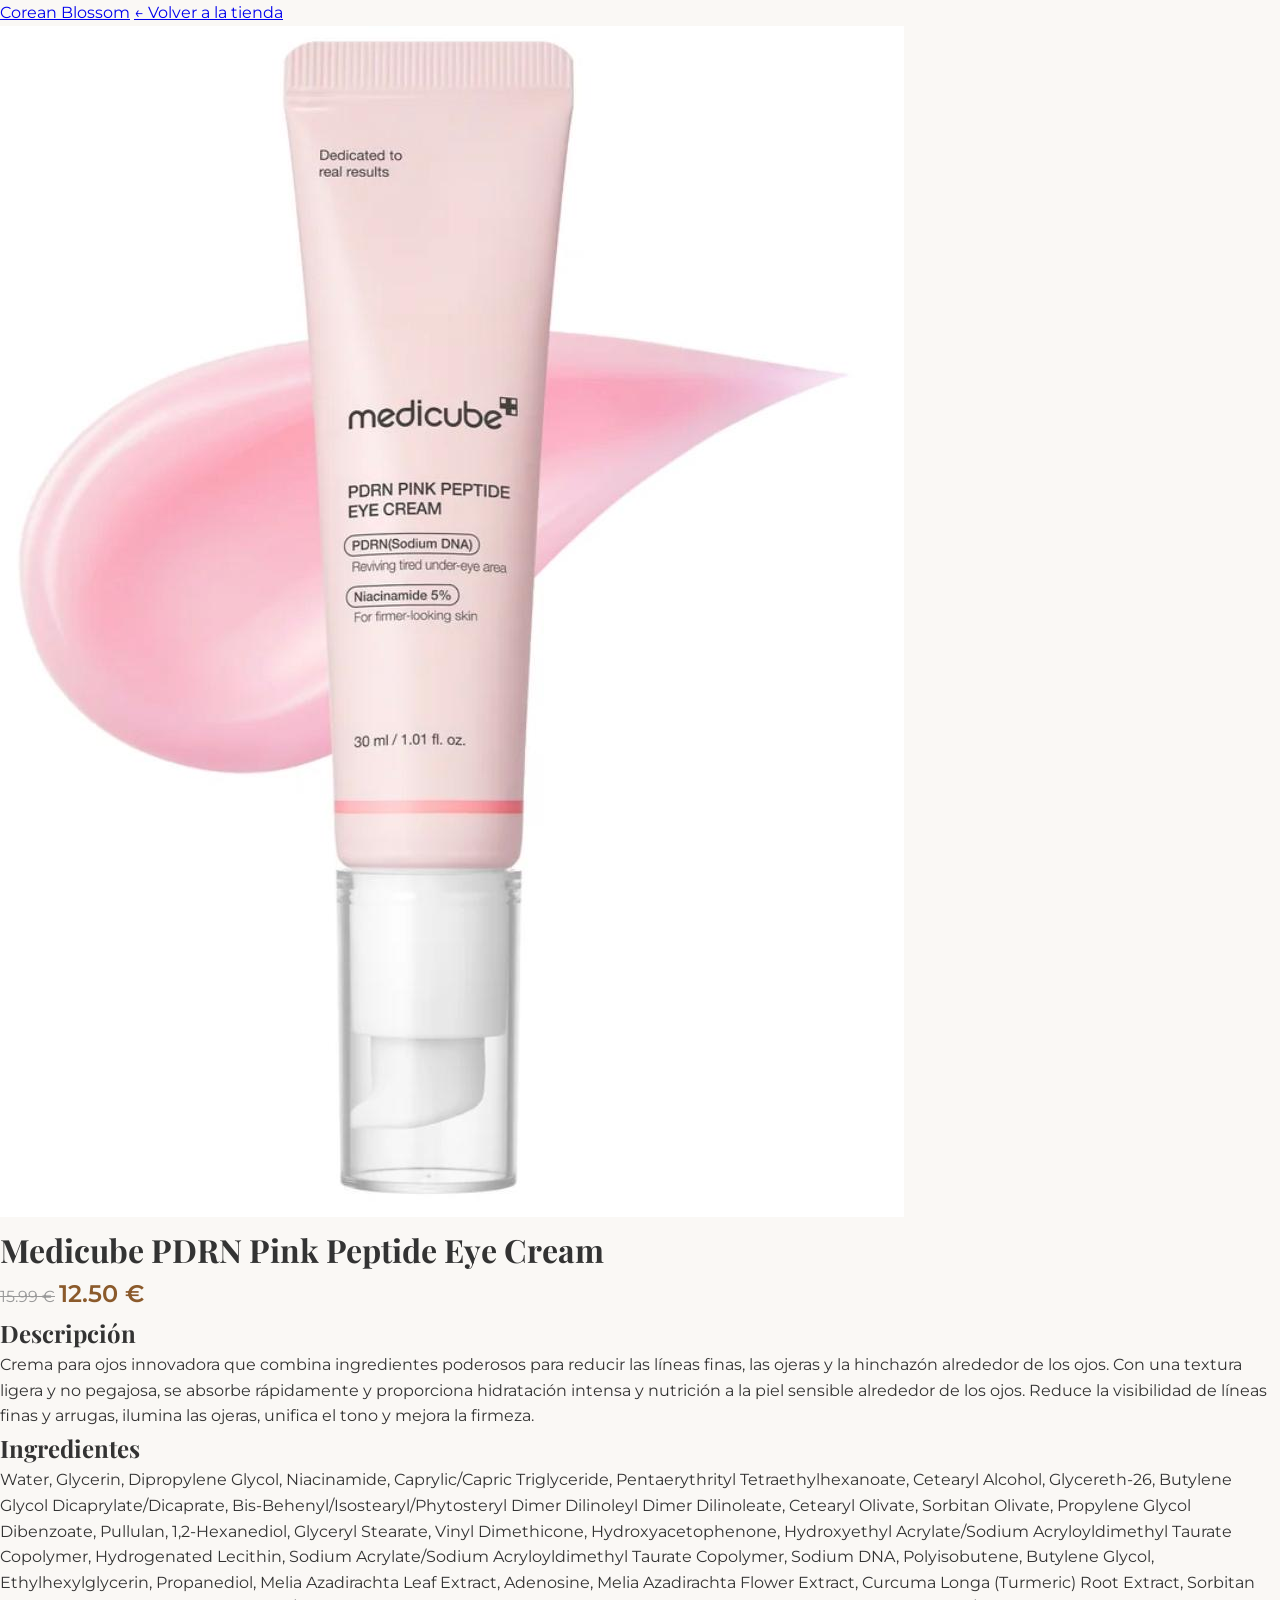
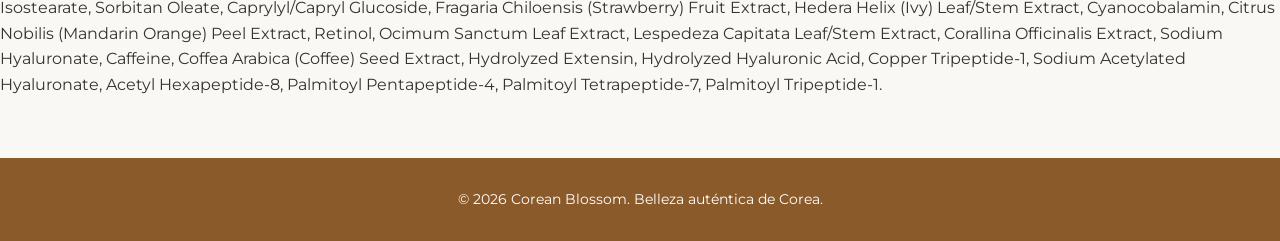
==== product-1.html @ 01efb135 "Create product-1.html for Medicube PDRN Eye Cream Added a new product detail page for Medicube PDRN " ====
<!DOCTYPE html>
<html lang="es">
<head>
    <meta charset="UTF-8">
    <meta name="viewport" content="width=device-width, initial-scale=1.0">
    <title>Medicube PDRN Eye Cream | Corean Blossom</title>
    <link rel="stylesheet" href="style.css">
    <link href="https://fonts.googleapis.com/css2?family=Montserrat:wght@300;400;600&family=Playfair+Display:ital,wght@0,600;1,400&display=swap" rel="stylesheet">
</head>
<body>

    <!-- Cabecera Simple -->
    <header class="simple-header">
        <a href="index.html" class="logo">Corean Blossom</a>
        <a href="index.html" class="btn-back">← Volver a la tienda</a>
    </header>

    <!-- Detalle del Producto -->
    <main class="product-detail-container">
        <div class="detail-image">
            <img src="images/medicube-eye.jpg" alt="Medicube PDRN Pink Peptide Eye Cream">
        </div>
        
        <div class="detail-info">
            <h1>Medicube PDRN Pink Peptide Eye Cream</h1>
            <div class="detail-price">
                <span class="old-price">15.99 €</span>
                <span class="new-price">12.50 €</span>
            </div>
            
            <h2>Descripción</h2>
            <p>Crema para ojos innovadora que combina ingredientes poderosos para reducir las líneas finas, las ojeras y la hinchazón alrededor de los ojos. Con una textura ligera y no pegajosa, se absorbe rápidamente y proporciona hidratación intensa y nutrición a la piel sensible alrededor de los ojos. Reduce la visibilidad de líneas finas y arrugas, ilumina las ojeras, unifica el tono y mejora la firmeza.</p>
            
            <h2>Ingredientes</h2>
            <p class="ingredients-text">Water, Glycerin, Dipropylene Glycol, Niacinamide, Caprylic/Capric Triglyceride, Pentaerythrityl Tetraethylhexanoate, Cetearyl Alcohol, Glycereth-26, Butylene Glycol Dicaprylate/Dicaprate, Bis-Behenyl/Isostearyl/Phytosteryl Dimer Dilinoleyl Dimer Dilinoleate, Cetearyl Olivate, Sorbitan Olivate, Propylene Glycol Dibenzoate, Pullulan, 1,2-Hexanediol, Glyceryl Stearate, Vinyl Dimethicone, Hydroxyacetophenone, Hydroxyethyl Acrylate/Sodium Acryloyldimethyl Taurate Copolymer, Hydrogenated Lecithin, Sodium Acrylate/Sodium Acryloyldimethyl Taurate Copolymer, Sodium DNA, Polyisobutene, Butylene Glycol, Ethylhexylglycerin, Propanediol, Melia Azadirachta Leaf Extract, Adenosine, Melia Azadirachta Flower Extract, Curcuma Longa (Turmeric) Root Extract, Sorbitan Isostearate, Sorbitan Oleate, Caprylyl/Capryl Glucoside, Fragaria Chiloensis (Strawberry) Fruit Extract, Hedera Helix (Ivy) Leaf/Stem Extract, Cyanocobalamin, Citrus Nobilis (Mandarin Orange) Peel Extract, Retinol, Ocimum Sanctum Leaf Extract, Lespedeza Capitata Leaf/Stem Extract, Corallina Officinalis Extract, Sodium Hyaluronate, Caffeine, Coffea Arabica (Coffee) Seed Extract, Hydrolyzed Extensin, Hydrolyzed Hyaluronic Acid, Copper Tripeptide-1, Sodium Acetylated Hyaluronate, Acetyl Hexapeptide-8, Palmitoyl Pentapeptide-4, Palmitoyl Tetrapeptide-7, Palmitoyl Tripeptide-1.</p>
        </div>
    </main>

    <footer>
        <p>&copy; 2026 Corean Blossom. Belleza auténtica de Corea.</p>
    </footer>

</body>
</html>
---- style.css ----
/* --- Variables de Color --- */
:root {
    --bg-color: #faf8f5;
    --wood-color: #8b5a2b;
    --cherry-blossom: #ffb7c5;
    --cherry-dark: #e89ca8;
    --text-main: #333333;
    --text-light: #666666;
    --white: #ffffff;
}

/* --- Reset y Base --- */
* { margin: 0; padding: 0; box-sizing: border-box; }
body { font-family: 'Montserrat', sans-serif; background-color: var(--bg-color); color: var(--text-main); line-height: 1.6; }
h1, h2, h3 { font-family: 'Playfair Display', serif; }

/* --- Hero --- */
.hero {
    background: linear-gradient(135deg, rgba(250, 248, 245, 0.9) 0%, rgba(255, 183, 197, 0.4) 100%), url('https://images.unsplash.com/photo-1522383225653-ed111181a951?ixlib=rb-4.0.3&auto=format&fit=crop&w=1920&q=80') center/cover;
    height: 60vh; display: flex; align-items: center; justify-content: center; text-align: center; padding: 20px; border-bottom: 4px solid var(--wood-color);
}
.hero-content { background-color: rgba(255, 255, 255, 0.85); padding: 40px; border-radius: 10px; box-shadow: 0 10px 30px rgba(0,0,0,0.05); max-width: 700px; }
.hero h1 { font-size: 3.5rem; color: var(--wood-color); margin-bottom: 10px; }
.hero p { font-size: 1.1rem; color: var(--text-light); margin-bottom: 25px; }
.btn-primary { display: inline-block; background-color: var(--cherry-blossom); color: var(--text-main); padding: 12px 30px; text-decoration: none; border-radius: 30px; font-weight: 600; transition: all 0.3s ease; }
.btn-primary:hover { background-color: var(--cherry-dark); transform: translateY(-3px); }

/* --- Contenedor y Grid --- */
.container { max-width: 1200px; margin: 60px auto; padding: 0 20px; }
.section-title { text-align: center; font-size: 2.5rem; color: var(--wood-color); margin-bottom: 50px; }
.product-grid { display: grid; grid-template-columns: repeat(auto-fit, minmax(300px, 1fr)); gap: 40px; }

/* --- Tarjetas --- */
.product-card { background-color: var(--white); border-radius: 15px; overflow: hidden; box-shadow: 0 5px 15px rgba(0,0,0,0.05); transition: transform 0.3s ease, box-shadow 0.3s ease; border-bottom: 4px solid var(--cherry-blossom); display: flex; flex-direction: column; }
.product-card:hover { transform: translateY(-10px); box-shadow: 0 15px 30px rgba(139, 90, 43, 0.15); }
.image-container { height: 300px; padding: 20px; display: flex; align-items: center; justify-content: center; background-color: #fff; }
.image-container img { max-height: 100%; max-width: 100%; object-fit: contain; transition: transform 0.4s ease; }
.product-card:hover .image-container img { transform: scale(1.08); }
.product-info { padding: 25px; flex-grow: 1; display: flex; flex-direction: column; }
.product-info h3 { font-size: 1.3rem; color: var(--text-main); margin-bottom: 10px; line-height: 1.3; }
.description { font-size: 0.9rem; color: var(--text-light); margin-bottom: 20px; flex-grow: 1; }
.price-container { display: flex; align-items: center; gap: 15px; margin-bottom: 20px; }
.old-price { text-decoration: line-through; color: #999; font-size: 1rem; }
.new-price { font-size: 1.5rem; font-weight: 600; color: var(--wood-color); }
.btn-buy { width: 100%; background-color: var(--text-main); color: var(--white); border: none; padding: 12px; font-family: 'Montserrat', sans-serif; font-weight: 600; border-radius: 8px; cursor: pointer; transition: background-color 0.3s ease; }
.btn-buy:hover { background-color: var(--wood-color); }

/* --- Estilos del Modal (Pop-up) --- */
.modal {
    display: none; /* Oculto por defecto */
    position: fixed;
    z-index: 1000;
    left: 0;
    top: 0;
    width: 100%;
    height: 100%;
    background-color: rgba(0, 0, 0, 0.6); /* Fondo oscuro semitransparente */
    backdrop-filter: blur(5px); /* Efecto borroso moderno */
    align-items: center;
    justify-content: center;
    padding: 20px;
}

.modal-content {
    background-color: var(--white);
    border-radius: 15px;
    width: 100%;
    max-width: 900px;
    max-height: 90vh;
    overflow-y: auto; /* Permite scroll si los ingredientes son muy largos */
    position: relative;
    box-shadow: 0 20px 50px rgba(0,0,0,0.3);
    animation: fadeIn 0.4s ease;
}

@keyframes fadeIn {
    from { opacity: 0; transform: translateY(-20px); }
    to { opacity: 1; transform: translateY(0); }
}

.close-btn {
    position: sticky;
    top: 15px;
    float: right;
    margin-right: 20px;
    font-size: 2rem;
    color: var(--wood-color);
    cursor: pointer;
    z-index: 10;
    background: white;
    border-radius: 50%;
    width: 40px;
    height: 40px;
    display: flex;
    align-items: center;
    justify-content: center;
    box-shadow: 0 2px 10px rgba(0,0,0,0.1);
    transition: 0.3s;
}

.close-btn:hover { color: var(--cherry-dark); transform: scale(1.1); }

.modal-body {
    padding: 40px;
    display: flex;
    gap: 30px;
    align-items: flex-start;
}

.modal-img {
    width: 40%;
    max-width: 300px;
    object-fit: contain;
    border-radius: 10px;
    background-color: #faf8f5;
    padding: 10px;
}

.modal-text {
    width: 60%;
}

.modal-text h2 {
    color: var(--wood-color);
    font-size: 2rem;
    margin-bottom: 15px;
    border-bottom: 2px solid var(--cherry-blossom);
    padding-bottom: 10px;
}

.modal-text p {
    margin-bottom: 15px;
    font-size: 0.95rem;
}

.ingredients {
    font-size: 0.8rem !important;
    color: var(--text-light);
    background-color: var(--bg-color);
    padding: 15px;
    border-radius: 8px;
    border-left: 4px solid var(--cherry-blossom);
}

.modal-price {
    font-size: 1.8rem;
    font-weight: 600;
    color: var(--wood-color);
    margin-top: 20px;
    text-align: right;
}

/* --- Footer --- */
footer { text-align: center; padding: 30px; background-color: var(--wood-color); color: var(--white); margin-top: 60px; font-size: 0.9rem; }

/* --- Responsive --- */
@media (max-width: 768px) {
    .hero h1 { font-size: 2.5rem; }
    .section-title { font-size: 2rem; }
    .modal-body { flex-direction: column; align-items: center; padding: 20px; }
    .modal-img { width: 80%; max-width: 200px; }
    .modal-text { width: 100%; }
    .modal-text h2 { font-size: 1.5rem; }
    .close-btn { top: 10px; right: 10px; margin-right: 0; }
}
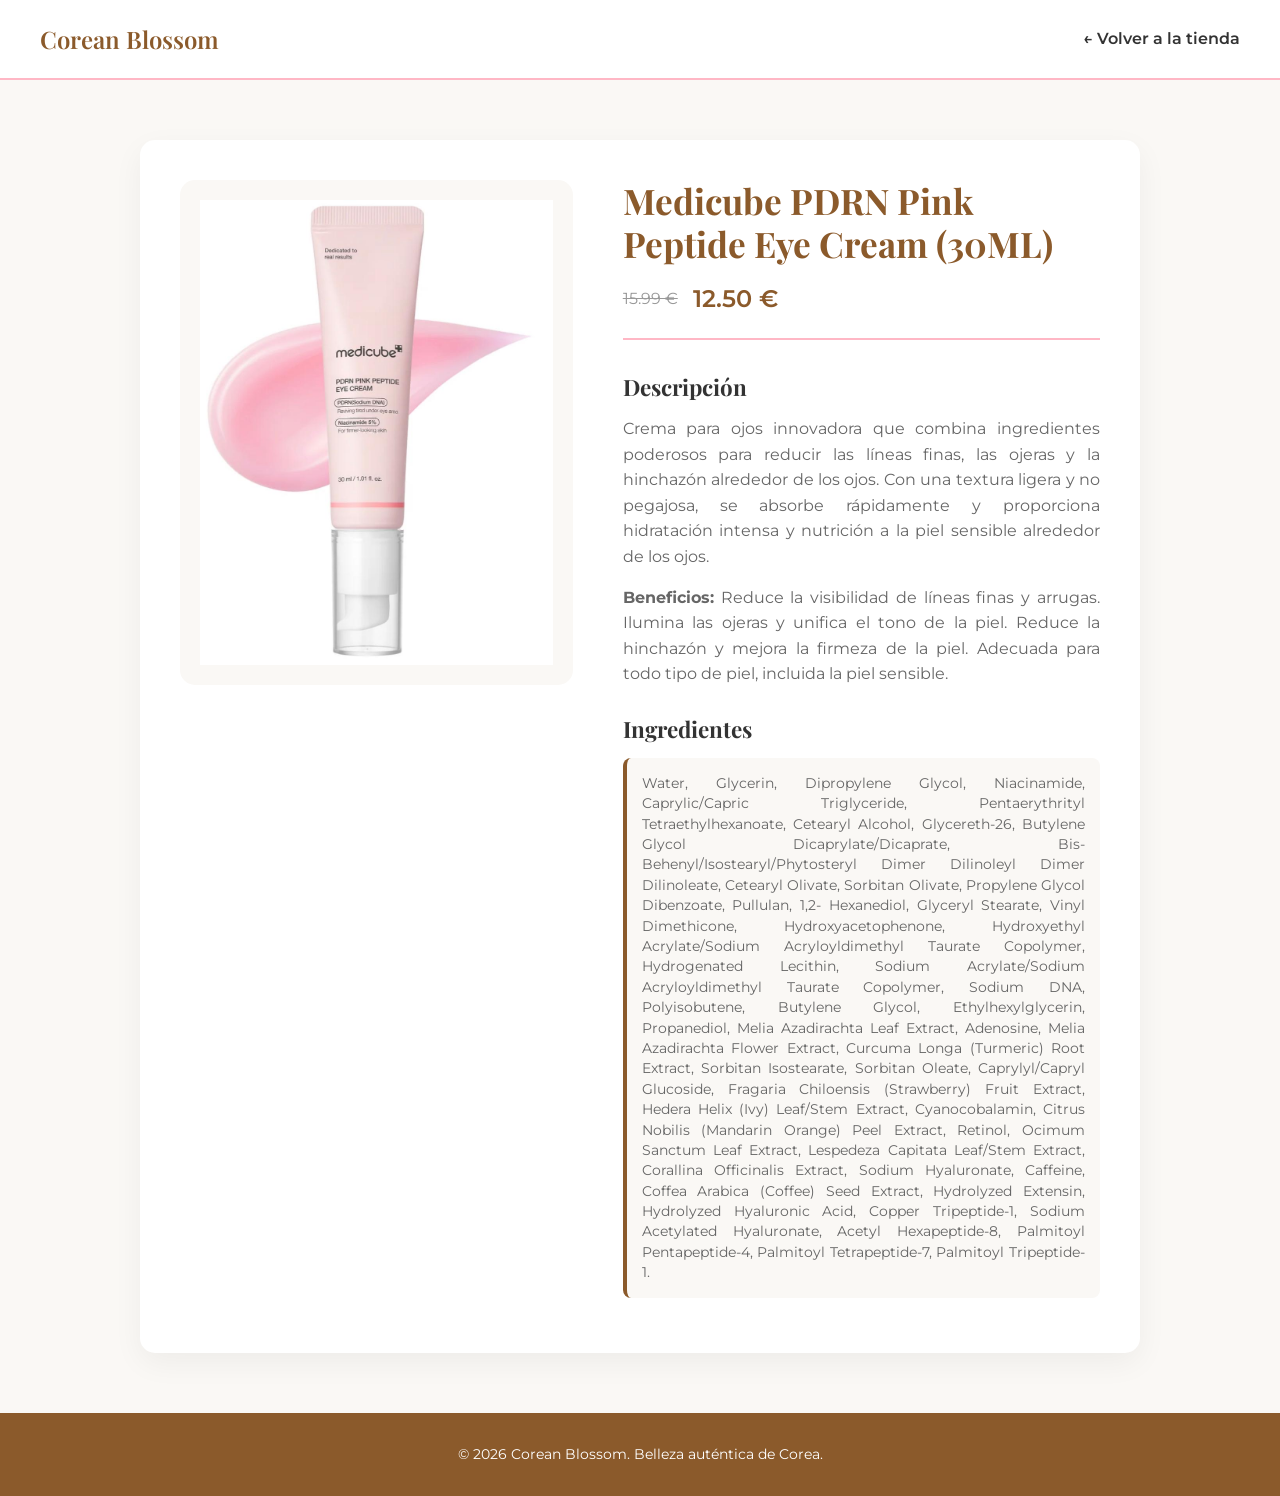
==== commit 9e0fa015: "Update product title and description in HTML" ====
--- a/product-1.html
+++ b/product-1.html
@@ -3,42 +3,33 @@
 <head>
     <meta charset="UTF-8">
     <meta name="viewport" content="width=device-width, initial-scale=1.0">
-    <title>Medicube PDRN Eye Cream | Corean Blossom</title>
+    <title>Medicube PDRN Pink Peptide Eye Cream | Corean Blossom</title>
     <link rel="stylesheet" href="style.css">
     <link href="https://fonts.googleapis.com/css2?family=Montserrat:wght@300;400;600&family=Playfair+Display:ital,wght@0,600;1,400&display=swap" rel="stylesheet">
 </head>
 <body>
-
-    <!-- Cabecera Simple -->
     <header class="simple-header">
         <a href="index.html" class="logo">Corean Blossom</a>
         <a href="index.html" class="btn-back">← Volver a la tienda</a>
     </header>
-
-    <!-- Detalle del Producto -->
     <main class="product-detail-container">
         <div class="detail-image">
             <img src="images/medicube-eye.jpg" alt="Medicube PDRN Pink Peptide Eye Cream">
         </div>
-        
         <div class="detail-info">
-            <h1>Medicube PDRN Pink Peptide Eye Cream</h1>
+            <h1>Medicube PDRN Pink Peptide Eye Cream (30ML)</h1>
             <div class="detail-price">
                 <span class="old-price">15.99 €</span>
                 <span class="new-price">12.50 €</span>
             </div>
-            
             <h2>Descripción</h2>
-            <p>Crema para ojos innovadora que combina ingredientes poderosos para reducir las líneas finas, las ojeras y la hinchazón alrededor de los ojos. Con una textura ligera y no pegajosa, se absorbe rápidamente y proporciona hidratación intensa y nutrición a la piel sensible alrededor de los ojos. Reduce la visibilidad de líneas finas y arrugas, ilumina las ojeras, unifica el tono y mejora la firmeza.</p>
+            <p>Crema para ojos innovadora que combina ingredientes poderosos para reducir las líneas finas, las ojeras y la hinchazón alrededor de los ojos. Con una textura ligera y no pegajosa, se absorbe rápidamente y proporciona hidratación intensa y nutrición a la piel sensible alrededor de los ojos.</p>
+            <p><strong>Beneficios:</strong> Reduce la visibilidad de líneas finas y arrugas. Ilumina las ojeras y unifica el tono de la piel. Reduce la hinchazón y mejora la firmeza de la piel. Adecuada para todo tipo de piel, incluida la piel sensible.</p>
             
             <h2>Ingredientes</h2>
-            <p class="ingredients-text">Water, Glycerin, Dipropylene Glycol, Niacinamide, Caprylic/Capric Triglyceride, Pentaerythrityl Tetraethylhexanoate, Cetearyl Alcohol, Glycereth-26, Butylene Glycol Dicaprylate/Dicaprate, Bis-Behenyl/Isostearyl/Phytosteryl Dimer Dilinoleyl Dimer Dilinoleate, Cetearyl Olivate, Sorbitan Olivate, Propylene Glycol Dibenzoate, Pullulan, 1,2-Hexanediol, Glyceryl Stearate, Vinyl Dimethicone, Hydroxyacetophenone, Hydroxyethyl Acrylate/Sodium Acryloyldimethyl Taurate Copolymer, Hydrogenated Lecithin, Sodium Acrylate/Sodium Acryloyldimethyl Taurate Copolymer, Sodium DNA, Polyisobutene, Butylene Glycol, Ethylhexylglycerin, Propanediol, Melia Azadirachta Leaf Extract, Adenosine, Melia Azadirachta Flower Extract, Curcuma Longa (Turmeric) Root Extract, Sorbitan Isostearate, Sorbitan Oleate, Caprylyl/Capryl Glucoside, Fragaria Chiloensis (Strawberry) Fruit Extract, Hedera Helix (Ivy) Leaf/Stem Extract, Cyanocobalamin, Citrus Nobilis (Mandarin Orange) Peel Extract, Retinol, Ocimum Sanctum Leaf Extract, Lespedeza Capitata Leaf/Stem Extract, Corallina Officinalis Extract, Sodium Hyaluronate, Caffeine, Coffea Arabica (Coffee) Seed Extract, Hydrolyzed Extensin, Hydrolyzed Hyaluronic Acid, Copper Tripeptide-1, Sodium Acetylated Hyaluronate, Acetyl Hexapeptide-8, Palmitoyl Pentapeptide-4, Palmitoyl Tetrapeptide-7, Palmitoyl Tripeptide-1.</p>
+            <p class="ingredients-text">Water, Glycerin, Dipropylene Glycol, Niacinamide, Caprylic/Capric Triglyceride, Pentaerythrityl Tetraethylhexanoate, Cetearyl Alcohol, Glycereth-26, Butylene Glycol Dicaprylate/Dicaprate, Bis-Behenyl/Isostearyl/Phytosteryl Dimer Dilinoleyl Dimer Dilinoleate, Cetearyl Olivate, Sorbitan Olivate, Propylene Glycol Dibenzoate, Pullulan, 1,2- Hexanediol, Glyceryl Stearate, Vinyl Dimethicone, Hydroxyacetophenone, Hydroxyethyl Acrylate/Sodium Acryloyldimethyl Taurate Copolymer, Hydrogenated Lecithin, Sodium Acrylate/Sodium Acryloyldimethyl Taurate Copolymer, Sodium DNA, Polyisobutene, Butylene Glycol, Ethylhexylglycerin, Propanediol, Melia Azadirachta Leaf Extract, Adenosine, Melia Azadirachta Flower Extract, Curcuma Longa (Turmeric) Root Extract, Sorbitan Isostearate, Sorbitan Oleate, Caprylyl/Capryl Glucoside, Fragaria Chiloensis (Strawberry) Fruit Extract, Hedera Helix (Ivy) Leaf/Stem Extract, Cyanocobalamin, Citrus Nobilis (Mandarin Orange) Peel Extract, Retinol, Ocimum Sanctum Leaf Extract, Lespedeza Capitata Leaf/Stem Extract, Corallina Officinalis Extract, Sodium Hyaluronate, Caffeine, Coffea Arabica (Coffee) Seed Extract, Hydrolyzed Extensin, Hydrolyzed Hyaluronic Acid, Copper Tripeptide-1, Sodium Acetylated Hyaluronate, Acetyl Hexapeptide-8, Palmitoyl Pentapeptide-4, Palmitoyl Tetrapeptide-7, Palmitoyl Tripeptide-1.</p>
         </div>
     </main>
-
-    <footer>
-        <p>&copy; 2026 Corean Blossom. Belleza auténtica de Corea.</p>
-    </footer>
-
+    <footer><p>&copy; 2026 Corean Blossom. Belleza auténtica de Corea.</p></footer>
 </body>
 </html>
--- a/style.css
+++ b/style.css
@@ -14,7 +14,7 @@
 body { font-family: 'Montserrat', sans-serif; background-color: var(--bg-color); color: var(--text-main); line-height: 1.6; }
 h1, h2, h3 { font-family: 'Playfair Display', serif; }
 
-/* --- Hero --- */
+/* --- Hero (Página Principal) --- */
 .hero {
     background: linear-gradient(135deg, rgba(250, 248, 245, 0.9) 0%, rgba(255, 183, 197, 0.4) 100%), url('https://images.unsplash.com/photo-1522383225653-ed111181a951?ixlib=rb-4.0.3&auto=format&fit=crop&w=1920&q=80') center/cover;
     height: 60vh; display: flex; align-items: center; justify-content: center; text-align: center; padding: 20px; border-bottom: 4px solid var(--wood-color);
@@ -25,12 +25,11 @@
 .btn-primary { display: inline-block; background-color: var(--cherry-blossom); color: var(--text-main); padding: 12px 30px; text-decoration: none; border-radius: 30px; font-weight: 600; transition: all 0.3s ease; }
 .btn-primary:hover { background-color: var(--cherry-dark); transform: translateY(-3px); }
 
-/* --- Contenedor y Grid --- */
+/* --- Grid de Productos (Página Principal) --- */
 .container { max-width: 1200px; margin: 60px auto; padding: 0 20px; }
 .section-title { text-align: center; font-size: 2.5rem; color: var(--wood-color); margin-bottom: 50px; }
 .product-grid { display: grid; grid-template-columns: repeat(auto-fit, minmax(300px, 1fr)); gap: 40px; }
 
-/* --- Tarjetas --- */
 .product-card { background-color: var(--white); border-radius: 15px; overflow: hidden; box-shadow: 0 5px 15px rgba(0,0,0,0.05); transition: transform 0.3s ease, box-shadow 0.3s ease; border-bottom: 4px solid var(--cherry-blossom); display: flex; flex-direction: column; }
 .product-card:hover { transform: translateY(-10px); box-shadow: 0 15px 30px rgba(139, 90, 43, 0.15); }
 .image-container { height: 300px; padding: 20px; display: flex; align-items: center; justify-content: center; background-color: #fff; }
@@ -42,112 +41,112 @@
 .price-container { display: flex; align-items: center; gap: 15px; margin-bottom: 20px; }
 .old-price { text-decoration: line-through; color: #999; font-size: 1rem; }
 .new-price { font-size: 1.5rem; font-weight: 600; color: var(--wood-color); }
-.btn-buy { width: 100%; background-color: var(--text-main); color: var(--white); border: none; padding: 12px; font-family: 'Montserrat', sans-serif; font-weight: 600; border-radius: 8px; cursor: pointer; transition: background-color 0.3s ease; }
-.btn-buy:hover { background-color: var(--wood-color); }
 
-/* --- Estilos del Modal (Pop-up) --- */
-.modal {
-    display: none; /* Oculto por defecto */
-    position: fixed;
-    z-index: 1000;
-    left: 0;
-    top: 0;
+/* --- Botón Ver Más --- */
+.btn-more {
+    display: block;
+    text-align: center;
     width: 100%;
-    height: 100%;
-    background-color: rgba(0, 0, 0, 0.6); /* Fondo oscuro semitransparente */
-    backdrop-filter: blur(5px); /* Efecto borroso moderno */
+    background-color: var(--text-main);
+    color: var(--white);
+    text-decoration: none;
+    padding: 12px;
+    font-family: 'Montserrat', sans-serif;
+    font-weight: 600;
+    border-radius: 8px;
+    transition: background-color 0.3s ease;
+}
+.btn-more:hover { background-color: var(--wood-color); }
+
+/* ========================================== */
+/* --- ESTILOS DE LA PÁGINA DE PRODUCTO --- */
+/* ========================================== */
+
+/* Cabecera simple para las páginas de detalle */
+.simple-header {
+    display: flex;
+    justify-content: space-between;
     align-items: center;
-    justify-content: center;
-    padding: 20px;
+    padding: 20px 40px;
+    background-color: var(--white);
+    border-bottom: 2px solid var(--cherry-blossom);
 }
+.logo { font-family: 'Playfair Display', serif; font-size: 1.5rem; font-weight: 600; color: var(--wood-color); text-decoration: none; }
+.btn-back { text-decoration: none; color: var(--text-main); font-weight: 600; transition: color 0.3s; }
+.btn-back:hover { color: var(--cherry-dark); }
 
-.modal-content {
+/* Contenedor del detalle */
+.product-detail-container {
+    max-width: 1000px;
+    margin: 60px auto;
+    padding: 40px;
     background-color: var(--white);
     border-radius: 15px;
-    width: 100%;
-    max-width: 900px;
-    max-height: 90vh;
-    overflow-y: auto; /* Permite scroll si los ingredientes son muy largos */
-    position: relative;
-    box-shadow: 0 20px 50px rgba(0,0,0,0.3);
-    animation: fadeIn 0.4s ease;
-}
-
-@keyframes fadeIn {
-    from { opacity: 0; transform: translateY(-20px); }
-    to { opacity: 1; transform: translateY(0); }
-}
-
-.close-btn {
-    position: sticky;
-    top: 15px;
-    float: right;
-    margin-right: 20px;
-    font-size: 2rem;
-    color: var(--wood-color);
-    cursor: pointer;
-    z-index: 10;
-    background: white;
-    border-radius: 50%;
-    width: 40px;
-    height: 40px;
+    box-shadow: 0 10px 30px rgba(0,0,0,0.05);
     display: flex;
-    align-items: center;
-    justify-content: center;
-    box-shadow: 0 2px 10px rgba(0,0,0,0.1);
-    transition: 0.3s;
-}
-
-.close-btn:hover { color: var(--cherry-dark); transform: scale(1.1); }
-
-.modal-body {
-    padding: 40px;
-    display: flex;
-    gap: 30px;
+    gap: 50px;
     align-items: flex-start;
 }
 
-.modal-img {
-    width: 40%;
-    max-width: 300px;
+/* Imagen del detalle */
+.detail-image {
+    width: 45%;
+    background-color: #faf8f5;
+    padding: 20px;
+    border-radius: 15px;
+    display: flex;
+    justify-content: center;
+    align-items: center;
+}
+.detail-image img {
+    max-width: 100%;
+    max-height: 500px;
     object-fit: contain;
-    border-radius: 10px;
-    background-color: #faf8f5;
-    padding: 10px;
 }
 
-.modal-text {
-    width: 60%;
+/* Información del detalle */
+.detail-info {
+    width: 55%;
 }
 
-.modal-text h2 {
+.detail-info h1 {
+    font-size: 2.2rem;
     color: var(--wood-color);
-    font-size: 2rem;
     margin-bottom: 15px;
-    border-bottom: 2px solid var(--cherry-blossom);
-    padding-bottom: 10px;
+    line-height: 1.2;
 }
 
-.modal-text p {
-    margin-bottom: 15px;
-    font-size: 0.95rem;
+.detail-price {
+    display: flex;
+    align-items: center;
+    gap: 15px;
+    margin-bottom: 30px;
+    border-bottom: 2px solid var(--cherry-blossom);
+    padding-bottom: 20px;
 }
 
-.ingredients {
-    font-size: 0.8rem !important;
+.detail-info h2 {
+    font-size: 1.4rem;
+    color: var(--text-main);
+    margin-top: 25px;
+    margin-bottom: 10px;
+}
+
+.detail-info p {
+    font-size: 1rem;
     color: var(--text-light);
+    margin-bottom: 15px;
+    text-align: justify;
+}
+
+/* Texto de ingredientes */
+.ingredients-text {
+    font-size: 0.85rem !important;
     background-color: var(--bg-color);
     padding: 15px;
     border-radius: 8px;
-    border-left: 4px solid var(--cherry-blossom);
-}
-
-.modal-price {
-    font-size: 1.8rem;
-    font-weight: 600;
-    color: var(--wood-color);
-    margin-top: 20px;
-    text-align: right;
+    border-left: 4px solid var(--wood-color);
+    line-height: 1.5;
 }
 
 /* --- Footer --- */
@@ -157,9 +156,14 @@
 @media (max-width: 768px) {
     .hero h1 { font-size: 2.5rem; }
     .section-title { font-size: 2rem; }
-    .modal-body { flex-direction: column; align-items: center; padding: 20px; }
-    .modal-img { width: 80%; max-width: 200px; }
-    .modal-text { width: 100%; }
-    .modal-text h2 { font-size: 1.5rem; }
-    .close-btn { top: 10px; right: 10px; margin-right: 0; }
+    
+    .product-detail-container {
+        flex-direction: column;
+        padding: 20px;
+        margin: 30px 20px;
+    }
+    .detail-image, .detail-info {
+        width: 100%;
+    }
+    .simple-header { flex-direction: column; gap: 15px; padding: 20px; }
 }
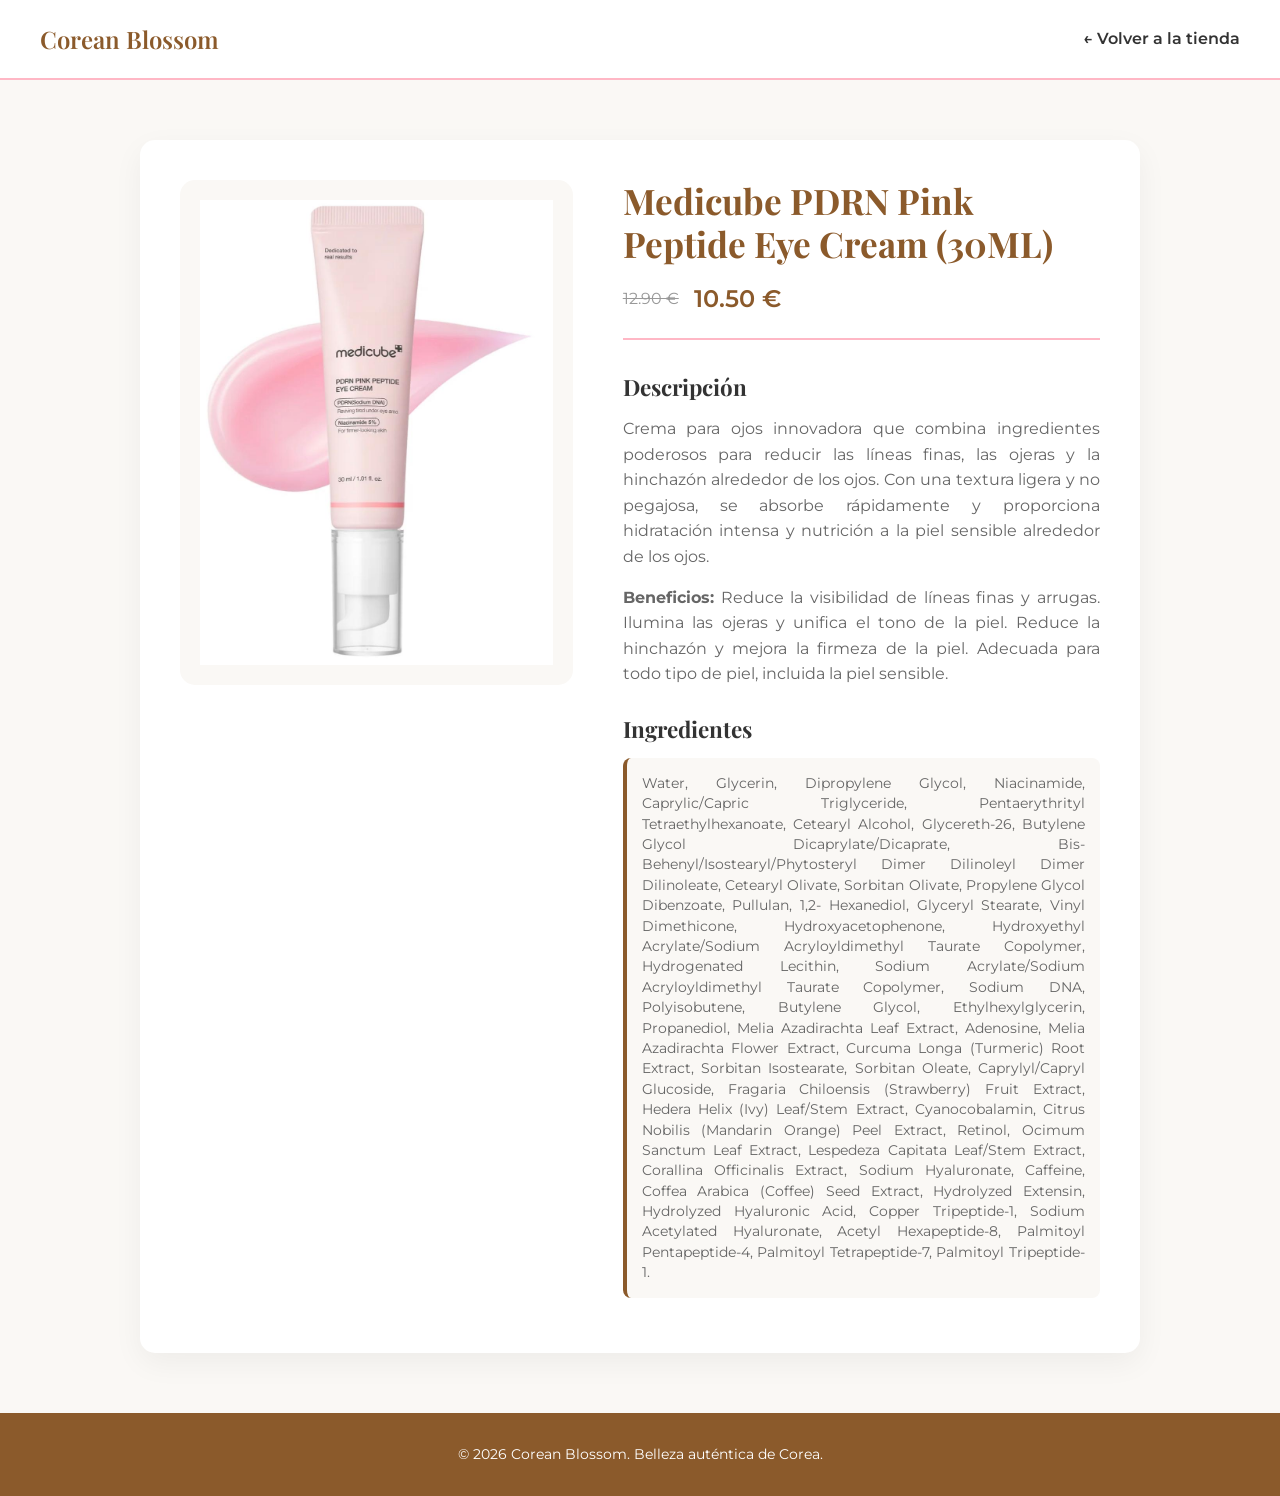
==== commit 47d1a117: "Update product prices for Medicube eye cream" ====
--- a/product-1.html
+++ b/product-1.html
@@ -19,8 +19,8 @@
         <div class="detail-info">
             <h1>Medicube PDRN Pink Peptide Eye Cream (30ML)</h1>
             <div class="detail-price">
-                <span class="old-price">15.99 €</span>
-                <span class="new-price">12.50 €</span>
+                <span class="old-price">12.90 €</span>
+                <span class="new-price">10.50 €</span>
             </div>
             <h2>Descripción</h2>
             <p>Crema para ojos innovadora que combina ingredientes poderosos para reducir las líneas finas, las ojeras y la hinchazón alrededor de los ojos. Con una textura ligera y no pegajosa, se absorbe rápidamente y proporciona hidratación intensa y nutrición a la piel sensible alrededor de los ojos.</p>
